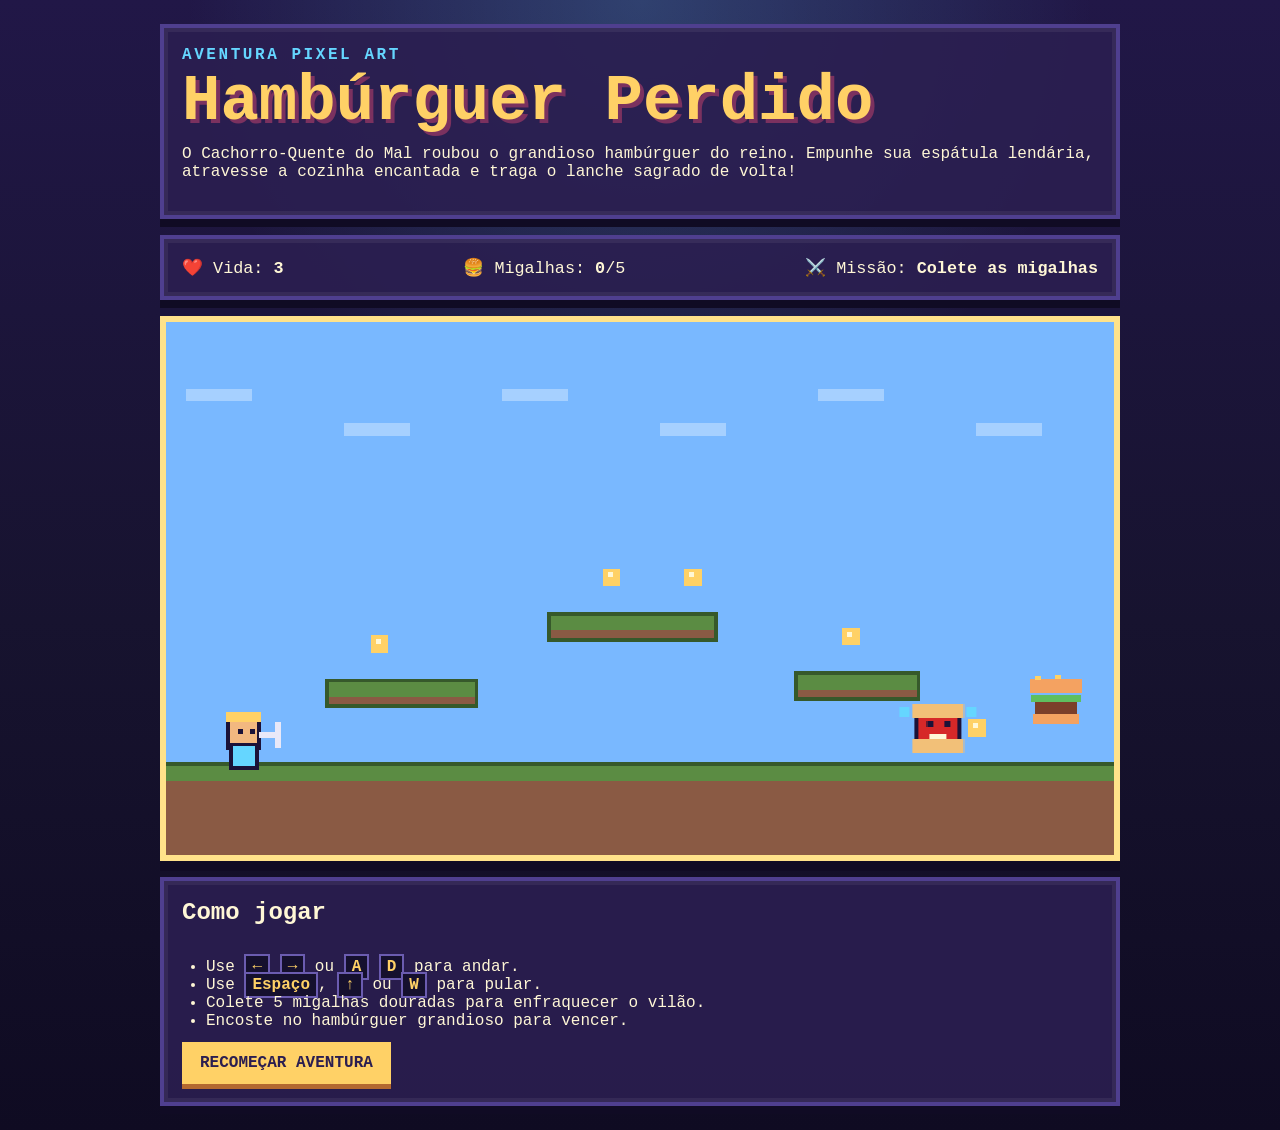
==== index.html @ d7707773 "Add pixel art burger adventure game" ====
<!doctype html>
<html lang="pt-BR">
  <head>
    <meta charset="UTF-8" />
    <meta name="viewport" content="width=device-width, initial-scale=1.0" />
    <title>Hambúrguer Perdido</title>
    <link rel="stylesheet" href="styles.css" />
  </head>
  <body>
    <main class="game-shell">
      <section class="hero-panel">
        <p class="eyebrow">Aventura pixel art</p>
        <h1>Hambúrguer Perdido</h1>
        <p>
          O Cachorro-Quente do Mal roubou o grandioso hambúrguer do reino.
          Empunhe sua espátula lendária, atravesse a cozinha encantada e traga
          o lanche sagrado de volta!
        </p>
      </section>

      <section class="hud" aria-label="Estado do jogo">
        <span>❤️ Vida: <strong id="health">3</strong></span>
        <span>🍔 Migalhas: <strong id="crumbs">0</strong>/5</span>
        <span>⚔️ Missão: <strong id="quest">Recupere o hambúrguer</strong></span>
      </section>

      <canvas id="game" width="768" height="432" aria-label="Jogo Hambúrguer Perdido"></canvas>

      <section class="controls">
        <h2>Como jogar</h2>
        <ul>
          <li>Use <kbd>←</kbd> <kbd>→</kbd> ou <kbd>A</kbd> <kbd>D</kbd> para andar.</li>
          <li>Use <kbd>Espaço</kbd>, <kbd>↑</kbd> ou <kbd>W</kbd> para pular.</li>
          <li>Colete 5 migalhas douradas para enfraquecer o vilão.</li>
          <li>Encoste no hambúrguer grandioso para vencer.</li>
        </ul>
        <button id="restart" type="button">Recomeçar aventura</button>
      </section>
    </main>

    <script src="game.js"></script>
  </body>
</html>
---- styles.css ----
:root {
  color-scheme: dark;
  font-family: "Courier New", Courier, monospace;
  --bg: #17132f;
  --panel: #2b1e50;
  --gold: #ffd166;
  --pink: #ff6b9a;
  --cyan: #65d6ff;
  --text: #fff7d6;
}

* { box-sizing: border-box; }

body {
  margin: 0;
  min-height: 100vh;
  background:
    radial-gradient(circle at top, rgba(101, 214, 255, 0.22), transparent 35%),
    linear-gradient(180deg, #211747 0%, var(--bg) 55%, #0f0b22 100%);
  color: var(--text);
  display: grid;
  place-items: center;
  padding: 24px;
}

.game-shell {
  width: min(960px, 100%);
  display: grid;
  gap: 16px;
}

.hero-panel,
.controls,
.hud {
  background: rgba(43, 30, 80, 0.9);
  border: 4px solid #4f3f8f;
  box-shadow: 0 8px 0 #100b24, inset 0 0 0 4px rgba(255, 255, 255, 0.06);
  padding: 18px;
}

.eyebrow {
  color: var(--cyan);
  font-weight: 700;
  letter-spacing: 0.16em;
  margin: 0 0 8px;
  text-transform: uppercase;
}

h1,
h2,
p { margin-top: 0; }

h1 {
  color: var(--gold);
  font-size: clamp(2rem, 6vw, 4rem);
  line-height: 0.95;
  margin-bottom: 12px;
  text-shadow: 4px 4px 0 #7b315f;
}

.hud {
  display: flex;
  flex-wrap: wrap;
  gap: 12px 24px;
  justify-content: space-between;
  font-size: 1.05rem;
}

canvas {
  width: 100%;
  image-rendering: pixelated;
  background: #5c8bd6;
  border: 6px solid #ffe28a;
  box-shadow: 0 10px 0 #100b24;
}

.controls {
  display: grid;
  gap: 12px;
}

.controls ul {
  margin: 0;
  padding-left: 24px;
}

kbd,
button {
  font: inherit;
  font-weight: 700;
}

kbd {
  background: #15102e;
  border: 2px solid #6b5cb0;
  color: var(--gold);
  padding: 2px 6px;
}

button {
  justify-self: start;
  cursor: pointer;
  color: #2b1e50;
  background: var(--gold);
  border: 0;
  padding: 12px 18px;
  box-shadow: 0 5px 0 #b46930;
  text-transform: uppercase;
}

button:active { transform: translateY(3px); box-shadow: 0 2px 0 #b46930; }
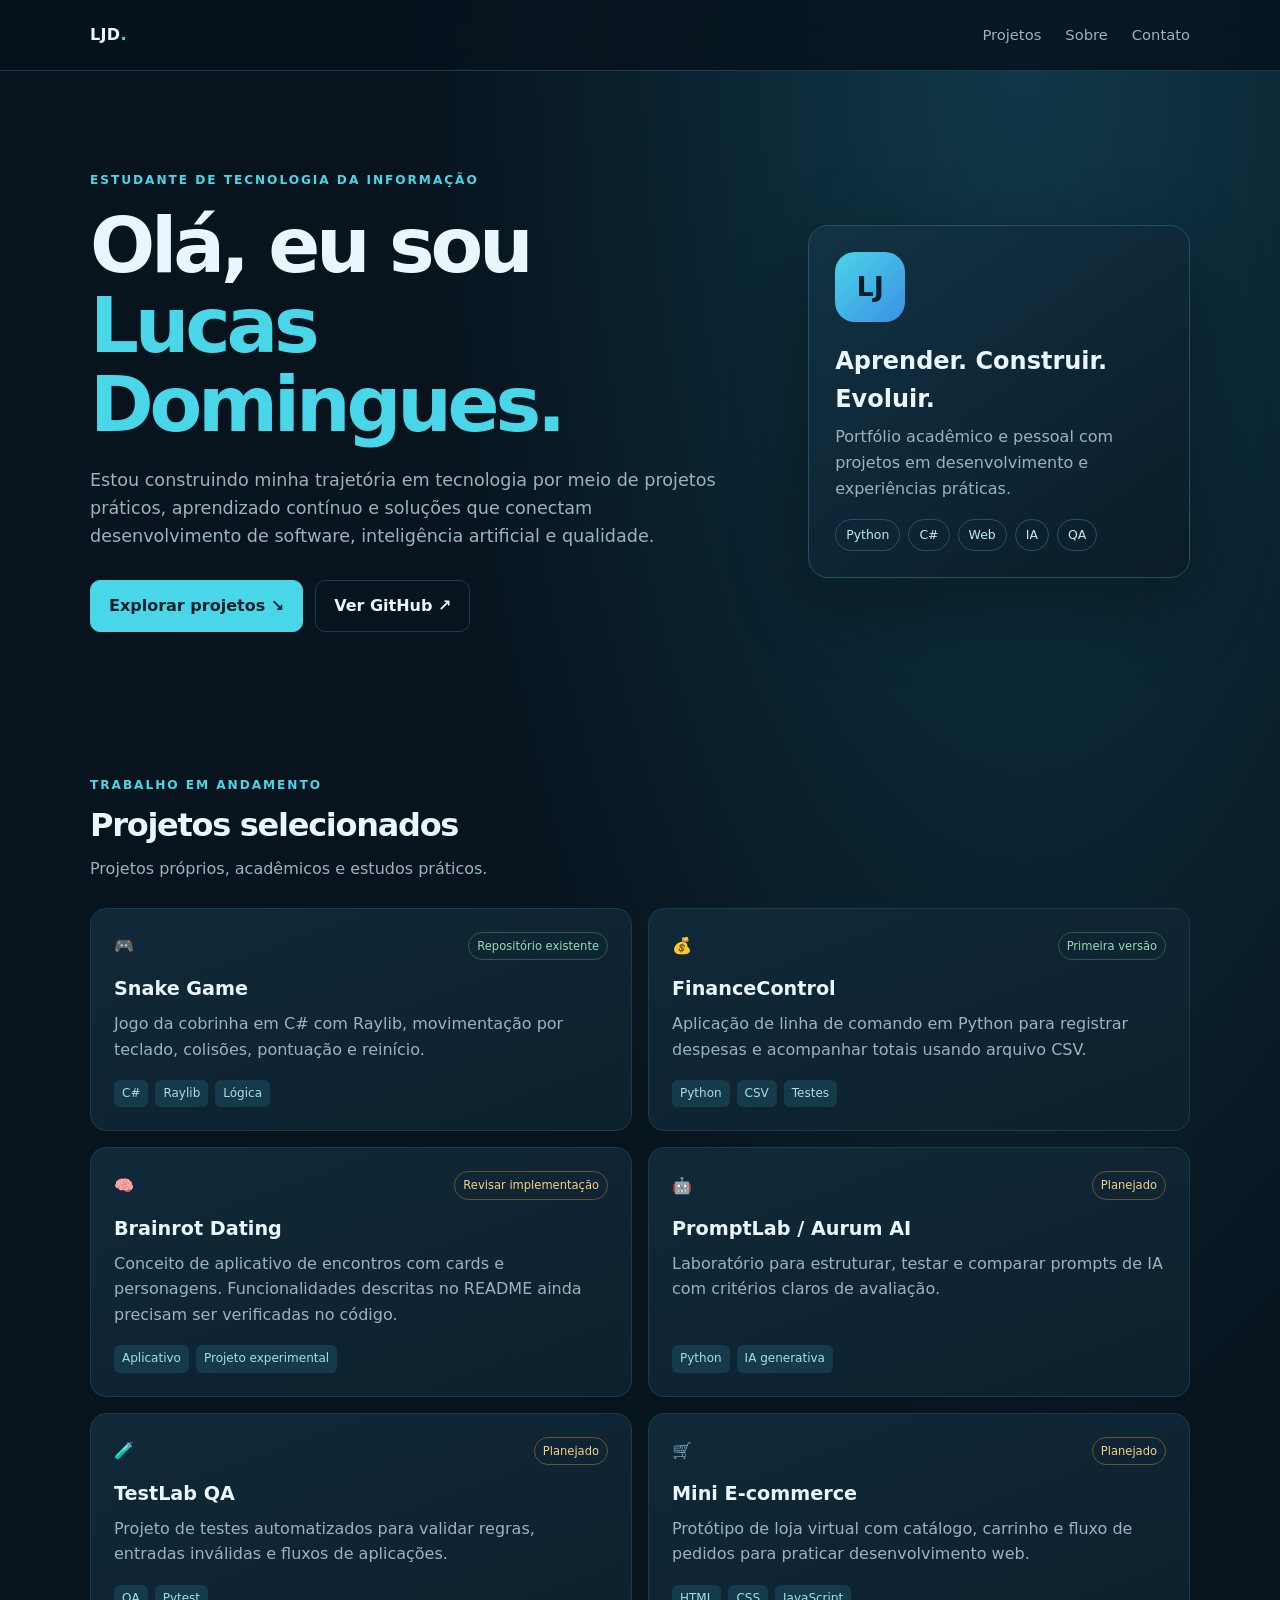
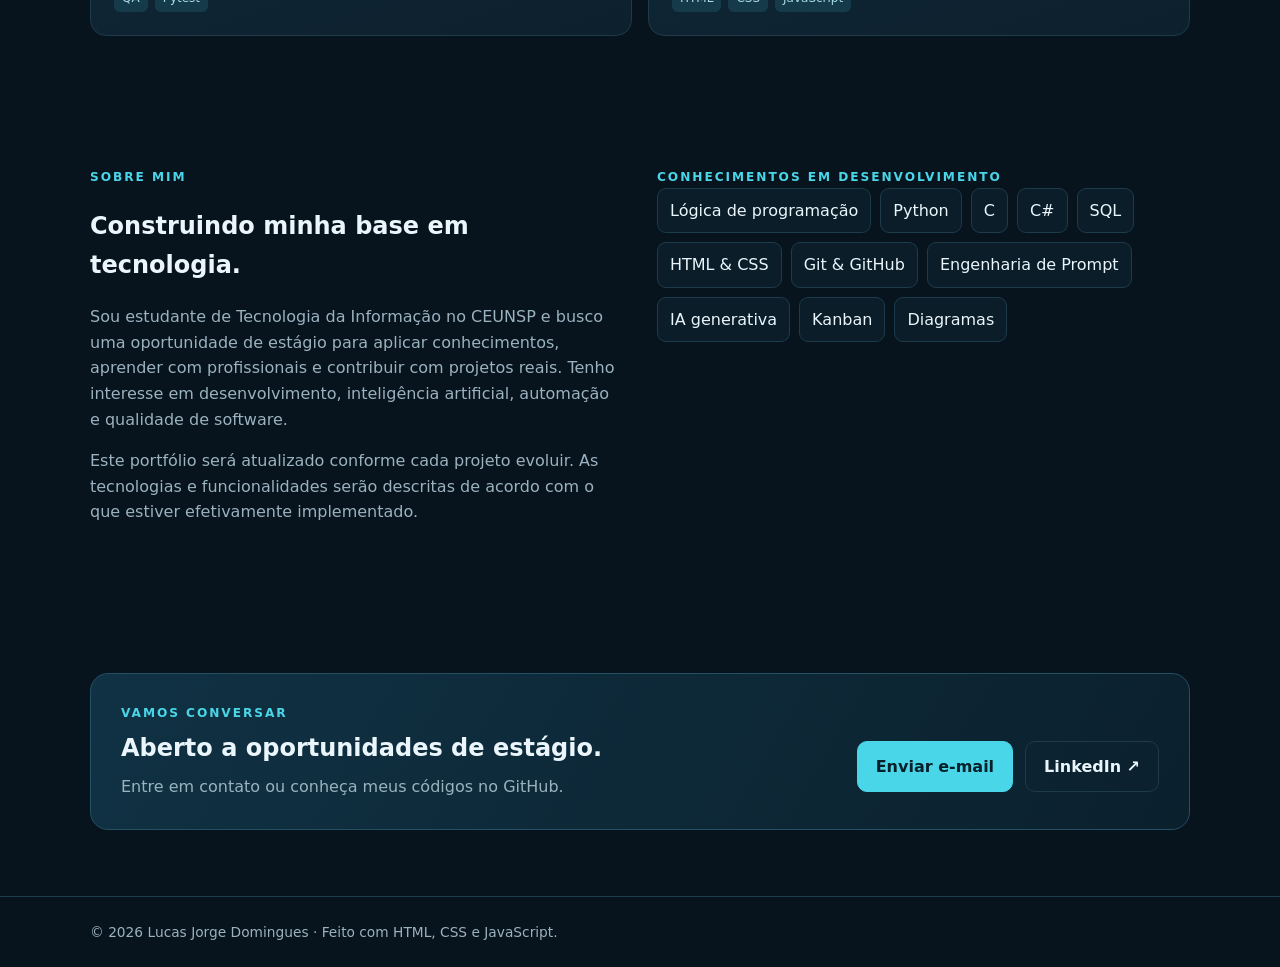
==== commit b39179df: "Create responsive developer portfolio landing page" ====
--- a/index.html
+++ b/index.html
@@ -1,43 +1,42 @@
 <!doctype html>
 <html lang="pt-BR">
-  <head>
-    <meta charset="UTF-8" />
-    <meta name="viewport" content="width=device-width, initial-scale=1.0" />
-    <title>Hambúrguer Perdido</title>
-    <link rel="stylesheet" href="styles.css" />
-  </head>
-  <body>
-    <main class="game-shell">
-      <section class="hero-panel">
-        <p class="eyebrow">Aventura pixel art</p>
-        <h1>Hambúrguer Perdido</h1>
-        <p>
-          O Cachorro-Quente do Mal roubou o grandioso hambúrguer do reino.
-          Empunhe sua espátula lendária, atravesse a cozinha encantada e traga
-          o lanche sagrado de volta!
-        </p>
-      </section>
-
-      <section class="hud" aria-label="Estado do jogo">
-        <span>❤️ Vida: <strong id="health">3</strong></span>
-        <span>🍔 Migalhas: <strong id="crumbs">0</strong>/5</span>
-        <span>⚔️ Missão: <strong id="quest">Recupere o hambúrguer</strong></span>
-      </section>
-
-      <canvas id="game" width="768" height="432" aria-label="Jogo Hambúrguer Perdido"></canvas>
-
-      <section class="controls">
-        <h2>Como jogar</h2>
-        <ul>
-          <li>Use <kbd>←</kbd> <kbd>→</kbd> ou <kbd>A</kbd> <kbd>D</kbd> para andar.</li>
-          <li>Use <kbd>Espaço</kbd>, <kbd>↑</kbd> ou <kbd>W</kbd> para pular.</li>
-          <li>Colete 5 migalhas douradas para enfraquecer o vilão.</li>
-          <li>Encoste no hambúrguer grandioso para vencer.</li>
-        </ul>
-        <button id="restart" type="button">Recomeçar aventura</button>
-      </section>
-    </main>
-
-    <script src="game.js"></script>
-  </body>
-</html>
+<head>
+  <meta charset="utf-8">
+  <meta name="viewport" content="width=device-width, initial-scale=1">
+  <meta name="description" content="Portfólio de Lucas Jorge Domingues — projetos de desenvolvimento, Python, inteligência artificial e qualidade de software.">
+  <title>Lucas Jorge Domingues | Portfólio</title>
+  <style>
+    :root{--bg:#07131d;--panel:#0d202d;--panel2:#102938;--text:#eaf6fb;--muted:#9bb2bf;--cyan:#49d6e8;--line:#1d3b4a;--green:#8be0b2}
+    *{box-sizing:border-box}html{scroll-behavior:smooth}body{margin:0;background:radial-gradient(ellipse at 80% 0%,#10394a 0,transparent 42%),var(--bg);color:var(--text);font:16px/1.6 Inter,ui-sans-serif,system-ui,-apple-system,Segoe UI,sans-serif}
+    a{color:inherit;text-decoration:none}.wrap{width:min(1100px,calc(100% - 40px));margin:auto}
+    header{position:sticky;top:0;z-index:5;background:#07131ddd;backdrop-filter:blur(14px);border-bottom:1px solid var(--line)}
+    nav{height:70px;display:flex;align-items:center;justify-content:space-between}.brand{font-weight:800;letter-spacing:.02em}.brand span{color:var(--cyan)}.navlinks{display:flex;gap:24px;color:var(--muted);font-size:.92rem}.navlinks a:hover{color:var(--cyan)}
+    .hero{padding:100px 0 78px;display:grid;grid-template-columns:1.4fr .8fr;gap:50px;align-items:center}.eyebrow{color:var(--cyan);font-weight:700;text-transform:uppercase;letter-spacing:.16em;font-size:.76rem}.hero h1{font-size:clamp(2.5rem,6vw,4.8rem);line-height:1.03;letter-spacing:-.055em;margin:16px 0 22px}.hero h1 span{color:var(--cyan)}.lead{color:var(--muted);font-size:1.1rem;max-width:650px}.actions{display:flex;gap:12px;flex-wrap:wrap;margin-top:30px}.btn{padding:12px 18px;border-radius:10px;border:1px solid var(--line);font-weight:700}.btn.primary{background:var(--cyan);color:#05202a;border-color:var(--cyan)}.btn:hover{transform:translateY(-2px)}.hero-card{padding:26px;border:1px solid #245064;border-radius:20px;background:linear-gradient(145deg,#123244,#0a1c28);box-shadow:0 25px 80px #0005}.orb{width:70px;height:70px;border-radius:20px;background:linear-gradient(135deg,var(--cyan),#3c8fe5);display:grid;place-items:center;color:#05202a;font-size:1.7rem;font-weight:900}.hero-card h2{margin:20px 0 6px}.hero-card p{color:var(--muted);margin:0}.chips{display:flex;gap:8px;flex-wrap:wrap;margin-top:18px}.chip{border:1px solid #285064;color:#bcecf2;padding:5px 10px;border-radius:99px;font-size:.78rem}
+    section{padding:66px 0}.section-head{display:flex;align-items:end;justify-content:space-between;gap:20px;margin-bottom:26px}.section-head h2{font-size:2rem;letter-spacing:-.04em;margin:5px 0}.section-head p{color:var(--muted);margin:0}.grid{display:grid;grid-template-columns:repeat(2,1fr);gap:16px}.project{border:1px solid var(--line);background:linear-gradient(160deg,var(--panel2),var(--panel));padding:23px;border-radius:16px;display:flex;flex-direction:column;min-height:220px}.project:hover{border-color:#39849a;transform:translateY(-3px);transition:.2s}.project-top{display:flex;justify-content:space-between;gap:12px;align-items:center}.project h3{margin:14px 0 6px;font-size:1.2rem}.project p{color:var(--muted);margin:0 0 18px}.tags{display:flex;gap:7px;flex-wrap:wrap;margin-top:auto}.tag{font-size:.75rem;color:#a9dce5;background:#153b4b;padding:4px 8px;border-radius:6px}.status{font-size:.72rem;color:var(--green);border:1px solid #285d4b;padding:4px 8px;border-radius:99px;white-space:nowrap}.status.wip{color:#f5cf87;border-color:#69532e}
+    .about{display:grid;grid-template-columns:1fr 1fr;gap:34px}.about p{color:var(--muted)}.skill-list{display:flex;flex-wrap:wrap;gap:9px;align-content:start}.skill{border:1px solid var(--line);padding:9px 12px;border-radius:9px;background:#0b1d29}.contact{border:1px solid #245064;background:linear-gradient(120deg,#103244,#0b202d);padding:30px;border-radius:18px;display:flex;align-items:center;justify-content:space-between;gap:20px}.contact p{color:var(--muted);margin:4px 0 0}footer{border-top:1px solid var(--line);padding:24px 0;color:var(--muted);font-size:.86rem}
+    @media(max-width:760px){.hero{grid-template-columns:1fr;padding:70px 0 45px;gap:30px}.navlinks{gap:12px;font-size:.8rem}.grid,.about{grid-template-columns:1fr}.section-head{display:block}.contact{align-items:flex-start;flex-direction:column}}@media(max-width:440px){.navlinks a:nth-child(2){display:none}.wrap{width:min(100% - 28px,1100px)}}
+  </style>
+</head>
+<body>
+<header><div class="wrap"><nav><a class="brand" href="#">LJD<span>.</span></a><div class="navlinks"><a href="#projetos">Projetos</a><a href="#sobre">Sobre</a><a href="#contato">Contato</a></div></nav></div></header>
+<main>
+  <div class="wrap hero">
+    <div><div class="eyebrow">Estudante de Tecnologia da Informação</div><h1>Olá, eu sou<br><span>Lucas Domingues.</span></h1><p class="lead">Estou construindo minha trajetória em tecnologia por meio de projetos práticos, aprendizado contínuo e soluções que conectam desenvolvimento de software, inteligência artificial e qualidade.</p><div class="actions"><a class="btn primary" href="#projetos">Explorar projetos ↘</a><a class="btn" href="https://github.com/lucasjorgedo-beep" target="_blank" rel="noreferrer">Ver GitHub ↗</a></div></div>
+    <aside class="hero-card"><div class="orb">LJ</div><h2>Aprender. Construir. Evoluir.</h2><p>Portfólio acadêmico e pessoal com projetos em desenvolvimento e experiências práticas.</p><div class="chips"><span class="chip">Python</span><span class="chip">C#</span><span class="chip">Web</span><span class="chip">IA</span><span class="chip">QA</span></div></aside>
+  </div>
+  <section id="projetos"><div class="wrap"><div class="section-head"><div><div class="eyebrow">Trabalho em andamento</div><h2>Projetos selecionados</h2><p>Projetos próprios, acadêmicos e estudos práticos.</p></div></div>
+    <div class="grid">
+      <a class="project" href="https://github.com/lucasjorgedo-beep/snake-game" target="_blank" rel="noreferrer"><div class="project-top"><span>🎮</span><span class="status">Repositório existente</span></div><h3>Snake Game</h3><p>Jogo da cobrinha em C# com Raylib, movimentação por teclado, colisões, pontuação e reinício.</p><div class="tags"><span class="tag">C#</span><span class="tag">Raylib</span><span class="tag">Lógica</span></div></a>
+      <a class="project" href="./projects/finance-control/README.md"><div class="project-top"><span>💰</span><span class="status">Primeira versão</span></div><h3>FinanceControl</h3><p>Aplicação de linha de comando em Python para registrar despesas e acompanhar totais usando arquivo CSV.</p><div class="tags"><span class="tag">Python</span><span class="tag">CSV</span><span class="tag">Testes</span></div></a>
+      <a class="project" href="https://github.com/lucasjorgedo-beep/brainrot-dating" target="_blank" rel="noreferrer"><div class="project-top"><span>🧠</span><span class="status wip">Revisar implementação</span></div><h3>Brainrot Dating</h3><p>Conceito de aplicativo de encontros com cards e personagens. Funcionalidades descritas no README ainda precisam ser verificadas no código.</p><div class="tags"><span class="tag">Aplicativo</span><span class="tag">Projeto experimental</span></div></a>
+      <article class="project"><div class="project-top"><span>🤖</span><span class="status wip">Planejado</span></div><h3>PromptLab / Aurum AI</h3><p>Laboratório para estruturar, testar e comparar prompts de IA com critérios claros de avaliação.</p><div class="tags"><span class="tag">Python</span><span class="tag">IA generativa</span></div></article>
+      <article class="project"><div class="project-top"><span>🧪</span><span class="status wip">Planejado</span></div><h3>TestLab QA</h3><p>Projeto de testes automatizados para validar regras, entradas inválidas e fluxos de aplicações.</p><div class="tags"><span class="tag">QA</span><span class="tag">Pytest</span></div></article>
+      <article class="project"><div class="project-top"><span>🛒</span><span class="status wip">Planejado</span></div><h3>Mini E-commerce</h3><p>Protótipo de loja virtual com catálogo, carrinho e fluxo de pedidos para praticar desenvolvimento web.</p><div class="tags"><span class="tag">HTML</span><span class="tag">CSS</span><span class="tag">JavaScript</span></div></article>
+    </div>
+  </div></section>
+  <section id="sobre"><div class="wrap about"><div><div class="eyebrow">Sobre mim</div><h2>Construindo minha base em tecnologia.</h2><p>Sou estudante de Tecnologia da Informação no CEUNSP e busco uma oportunidade de estágio para aplicar conhecimentos, aprender com profissionais e contribuir com projetos reais. Tenho interesse em desenvolvimento, inteligência artificial, automação e qualidade de software.</p><p>Este portfólio será atualizado conforme cada projeto evoluir. As tecnologias e funcionalidades serão descritas de acordo com o que estiver efetivamente implementado.</p></div><div><div class="eyebrow">Conhecimentos em desenvolvimento</div><div class="skill-list"><span class="skill">Lógica de programação</span><span class="skill">Python</span><span class="skill">C</span><span class="skill">C#</span><span class="skill">SQL</span><span class="skill">HTML & CSS</span><span class="skill">Git & GitHub</span><span class="skill">Engenharia de Prompt</span><span class="skill">IA generativa</span><span class="skill">Kanban</span><span class="skill">Diagramas</span></div></div></div></section>
+  <section id="contato"><div class="wrap contact"><div><div class="eyebrow">Vamos conversar</div><h2 style="margin:6px 0">Aberto a oportunidades de estágio.</h2><p>Entre em contato ou conheça meus códigos no GitHub.</p></div><div class="actions"><a class="btn primary" href="mailto:lucasjorgedo@gmail.com">Enviar e-mail</a><a class="btn" href="https://www.linkedin.com/in/lucas-jorge-domingues-6031613a3/" target="_blank" rel="noreferrer">LinkedIn ↗</a></div></div></section>
+</main>
+<footer><div class="wrap">© <span id="year"></span> Lucas Jorge Domingues · Feito com HTML, CSS e JavaScript.</div></footer>
+<script>document.getElementById('year').textContent = new Date().getFullYear();</script>
+</body></html>
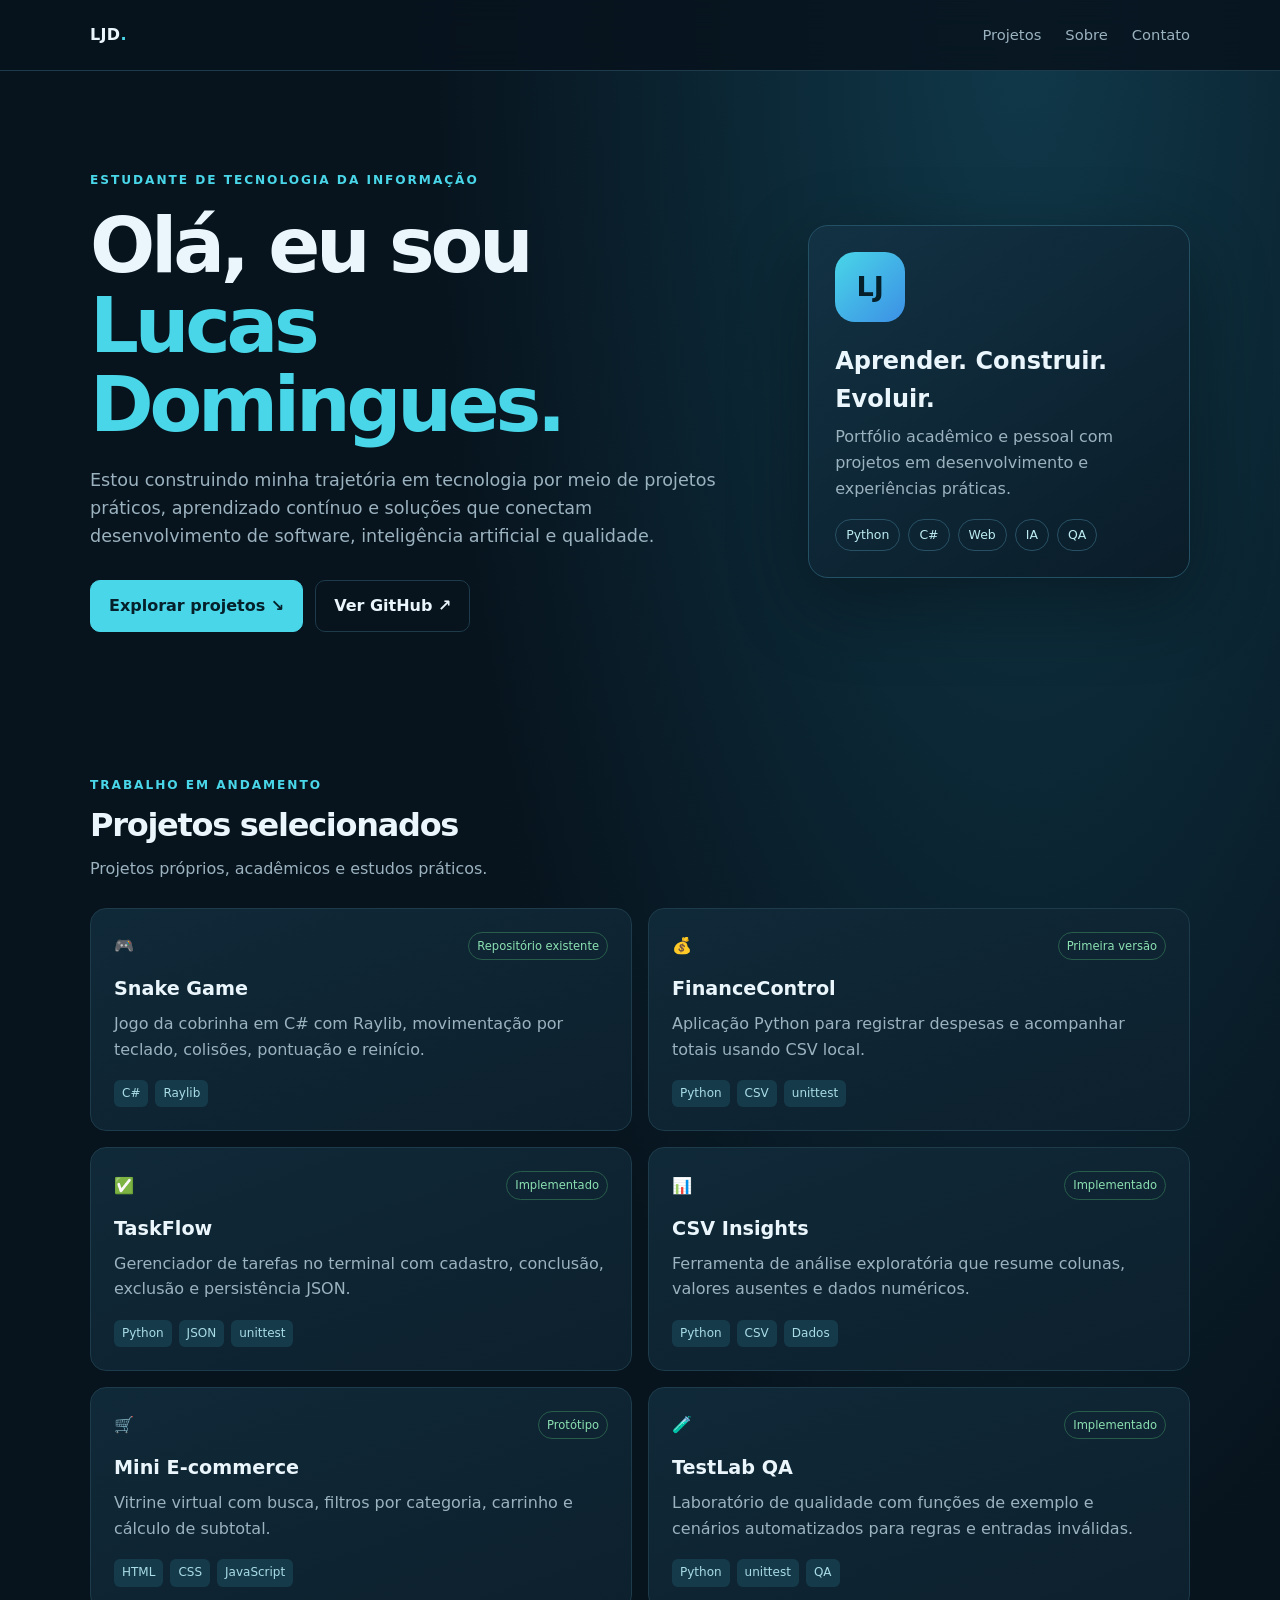
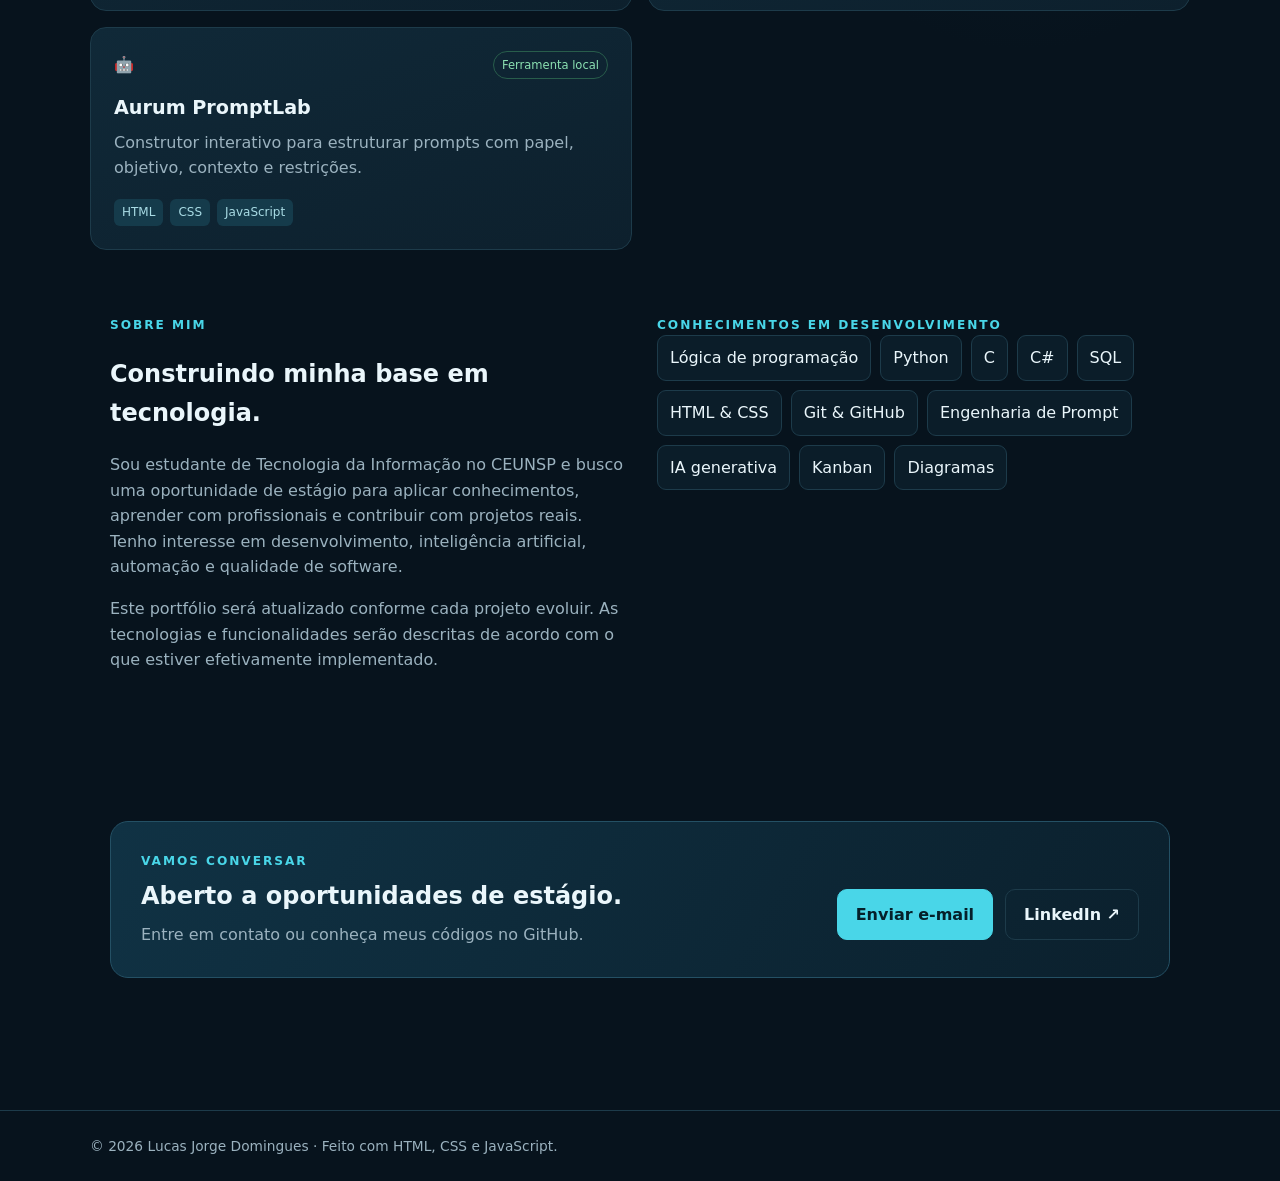
==== commit 05769d35: "Update portfolio project gallery with implemented projects" ====
--- a/index.html
+++ b/index.html
@@ -26,14 +26,14 @@
   </div>
   <section id="projetos"><div class="wrap"><div class="section-head"><div><div class="eyebrow">Trabalho em andamento</div><h2>Projetos selecionados</h2><p>Projetos próprios, acadêmicos e estudos práticos.</p></div></div>
     <div class="grid">
-      <a class="project" href="https://github.com/lucasjorgedo-beep/snake-game" target="_blank" rel="noreferrer"><div class="project-top"><span>🎮</span><span class="status">Repositório existente</span></div><h3>Snake Game</h3><p>Jogo da cobrinha em C# com Raylib, movimentação por teclado, colisões, pontuação e reinício.</p><div class="tags"><span class="tag">C#</span><span class="tag">Raylib</span><span class="tag">Lógica</span></div></a>
-      <a class="project" href="./projects/finance-control/README.md"><div class="project-top"><span>💰</span><span class="status">Primeira versão</span></div><h3>FinanceControl</h3><p>Aplicação de linha de comando em Python para registrar despesas e acompanhar totais usando arquivo CSV.</p><div class="tags"><span class="tag">Python</span><span class="tag">CSV</span><span class="tag">Testes</span></div></a>
-      <a class="project" href="https://github.com/lucasjorgedo-beep/brainrot-dating" target="_blank" rel="noreferrer"><div class="project-top"><span>🧠</span><span class="status wip">Revisar implementação</span></div><h3>Brainrot Dating</h3><p>Conceito de aplicativo de encontros com cards e personagens. Funcionalidades descritas no README ainda precisam ser verificadas no código.</p><div class="tags"><span class="tag">Aplicativo</span><span class="tag">Projeto experimental</span></div></a>
-      <article class="project"><div class="project-top"><span>🤖</span><span class="status wip">Planejado</span></div><h3>PromptLab / Aurum AI</h3><p>Laboratório para estruturar, testar e comparar prompts de IA com critérios claros de avaliação.</p><div class="tags"><span class="tag">Python</span><span class="tag">IA generativa</span></div></article>
-      <article class="project"><div class="project-top"><span>🧪</span><span class="status wip">Planejado</span></div><h3>TestLab QA</h3><p>Projeto de testes automatizados para validar regras, entradas inválidas e fluxos de aplicações.</p><div class="tags"><span class="tag">QA</span><span class="tag">Pytest</span></div></article>
-      <article class="project"><div class="project-top"><span>🛒</span><span class="status wip">Planejado</span></div><h3>Mini E-commerce</h3><p>Protótipo de loja virtual com catálogo, carrinho e fluxo de pedidos para praticar desenvolvimento web.</p><div class="tags"><span class="tag">HTML</span><span class="tag">CSS</span><span class="tag">JavaScript</span></div></article>
+      <a class="project" href="https://github.com/lucasjorgedo-beep/snake-game" target="_blank" rel="noreferrer"><div class="project-top"><span>🎮</span><span class="status">Repositório existente</span></div><h3>Snake Game</h3><p>Jogo da cobrinha em C# com Raylib, movimentação por teclado, colisões, pontuação e reinício.</p><div class="tags"><span class="tag">C#</span><span class="tag">Raylib</span></div></a>
+      <a class="project" href="./projects/finance-control/README.md"><div class="project-top"><span>💰</span><span class="status">Primeira versão</span></div><h3>FinanceControl</h3><p>Aplicação Python para registrar despesas e acompanhar totais usando CSV local.</p><div class="tags"><span class="tag">Python</span><span class="tag">CSV</span><span class="tag">unittest</span></div></a>
+      <a class="project" href="./projects/taskflow/README.md"><div class="project-top"><span>✅</span><span class="status">Implementado</span></div><h3>TaskFlow</h3><p>Gerenciador de tarefas no terminal com cadastro, conclusão, exclusão e persistência JSON.</p><div class="tags"><span class="tag">Python</span><span class="tag">JSON</span><span class="tag">unittest</span></div></a>
+      <a class="project" href="./projects/csv-insights/README.md"><div class="project-top"><span>📊</span><span class="status">Implementado</span></div><h3>CSV Insights</h3><p>Ferramenta de análise exploratória que resume colunas, valores ausentes e dados numéricos.</p><div class="tags"><span class="tag">Python</span><span class="tag">CSV</span><span class="tag">Dados</span></div></a>
+      <a class="project" href="./projects/mini-ecommerce/index.html"><div class="project-top"><span>🛒</span><span class="status">Protótipo</span></div><h3>Mini E-commerce</h3><p>Vitrine virtual com busca, filtros por categoria, carrinho e cálculo de subtotal.</p><div class="tags"><span class="tag">HTML</span><span class="tag">CSS</span><span class="tag">JavaScript</span></div></a>
+      <a class="project" href="./projects/testlab-qa/README.md"><div class="project-top"><span>🧪</span><span class="status">Implementado</span></div><h3>TestLab QA</h3><p>Laboratório de qualidade com funções de exemplo e cenários automatizados para regras e entradas inválidas.</p><div class="tags"><span class="tag">Python</span><span class="tag">unittest</span><span class="tag">QA</span></div></a>
+      <a class="project" href="./projects/aurum-promptlab/index.html"><div class="project-top"><span>🤖</span><span class="status">Ferramenta local</span></div><h3>Aurum PromptLab</h3><p>Construtor interativo para estruturar prompts com papel, objetivo, contexto e restrições.</p><div class="tags"><span class="tag">HTML</span><span class="tag">CSS</span><span class="tag">JavaScript</span></div></a>
     </div>
-  </div></section>
   <section id="sobre"><div class="wrap about"><div><div class="eyebrow">Sobre mim</div><h2>Construindo minha base em tecnologia.</h2><p>Sou estudante de Tecnologia da Informação no CEUNSP e busco uma oportunidade de estágio para aplicar conhecimentos, aprender com profissionais e contribuir com projetos reais. Tenho interesse em desenvolvimento, inteligência artificial, automação e qualidade de software.</p><p>Este portfólio será atualizado conforme cada projeto evoluir. As tecnologias e funcionalidades serão descritas de acordo com o que estiver efetivamente implementado.</p></div><div><div class="eyebrow">Conhecimentos em desenvolvimento</div><div class="skill-list"><span class="skill">Lógica de programação</span><span class="skill">Python</span><span class="skill">C</span><span class="skill">C#</span><span class="skill">SQL</span><span class="skill">HTML & CSS</span><span class="skill">Git & GitHub</span><span class="skill">Engenharia de Prompt</span><span class="skill">IA generativa</span><span class="skill">Kanban</span><span class="skill">Diagramas</span></div></div></div></section>
   <section id="contato"><div class="wrap contact"><div><div class="eyebrow">Vamos conversar</div><h2 style="margin:6px 0">Aberto a oportunidades de estágio.</h2><p>Entre em contato ou conheça meus códigos no GitHub.</p></div><div class="actions"><a class="btn primary" href="mailto:lucasjorgedo@gmail.com">Enviar e-mail</a><a class="btn" href="https://www.linkedin.com/in/lucas-jorge-domingues-6031613a3/" target="_blank" rel="noreferrer">LinkedIn ↗</a></div></div></section>
 </main>
